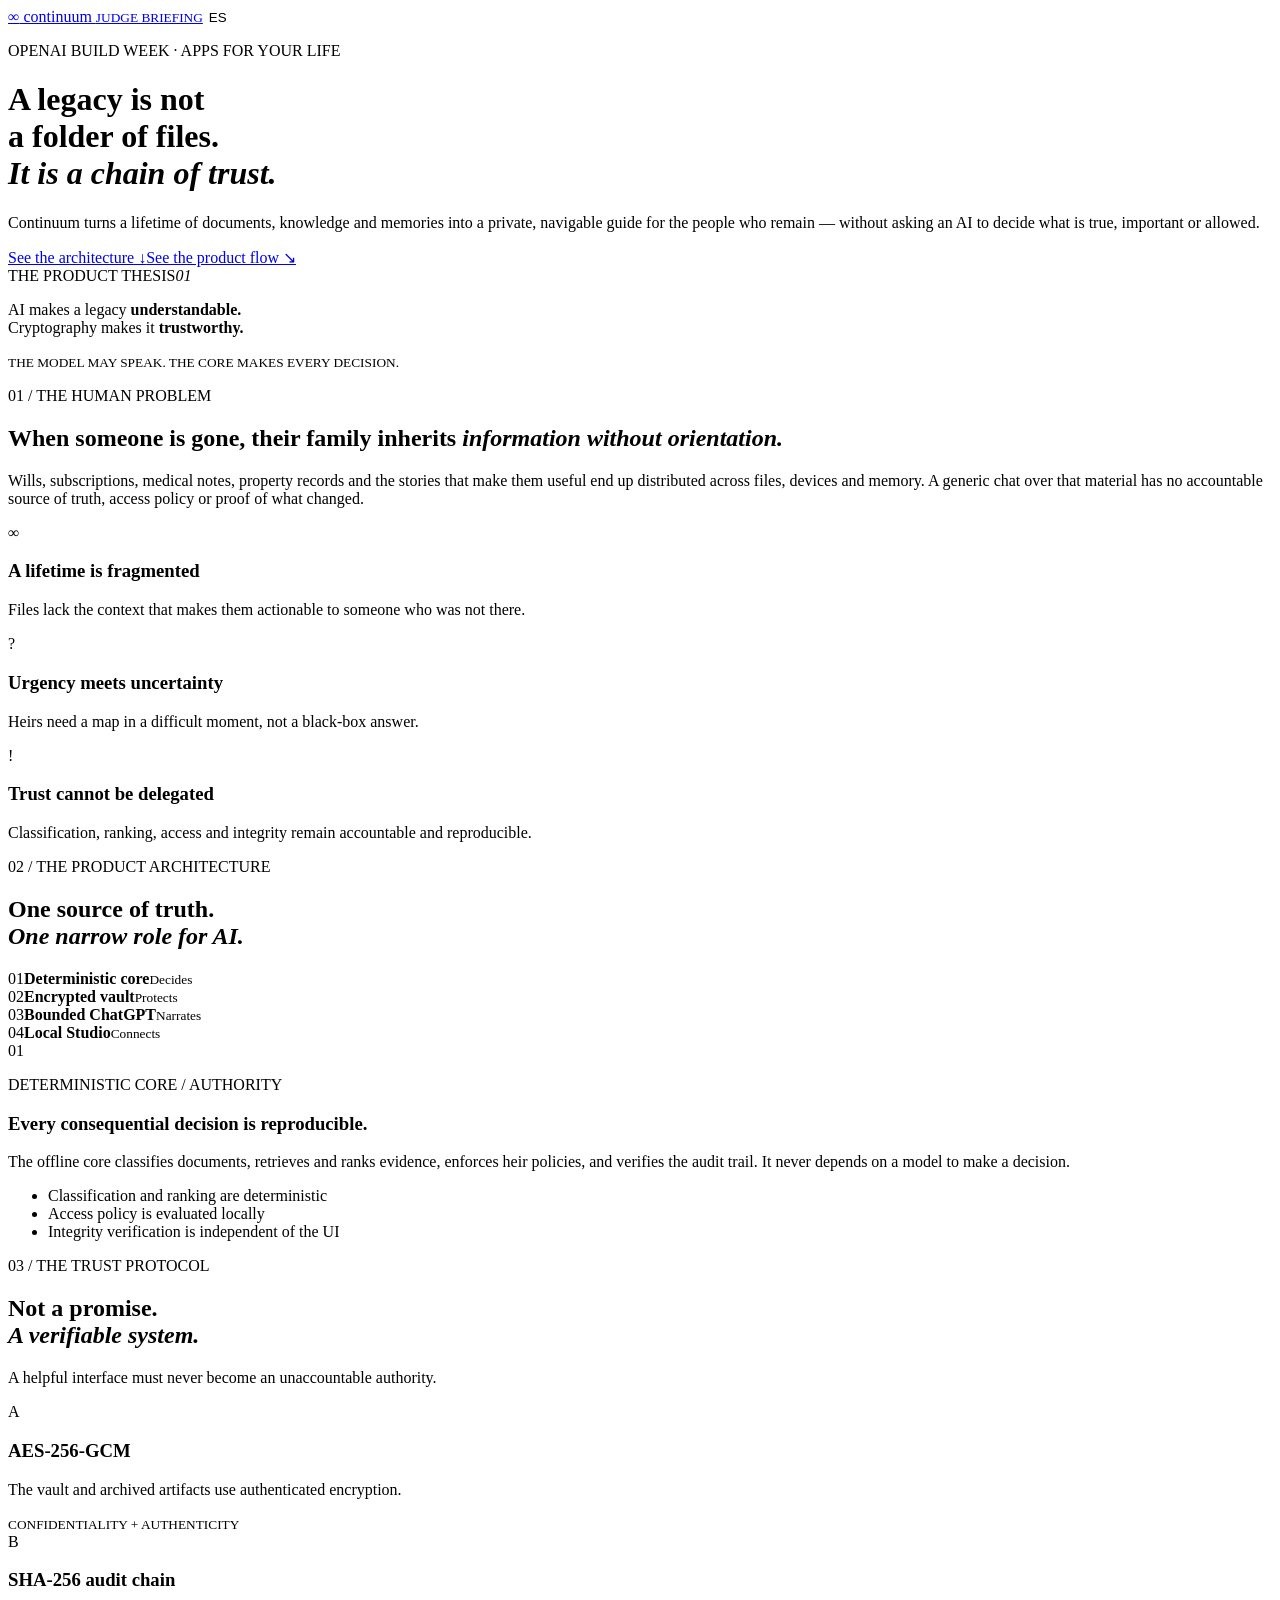
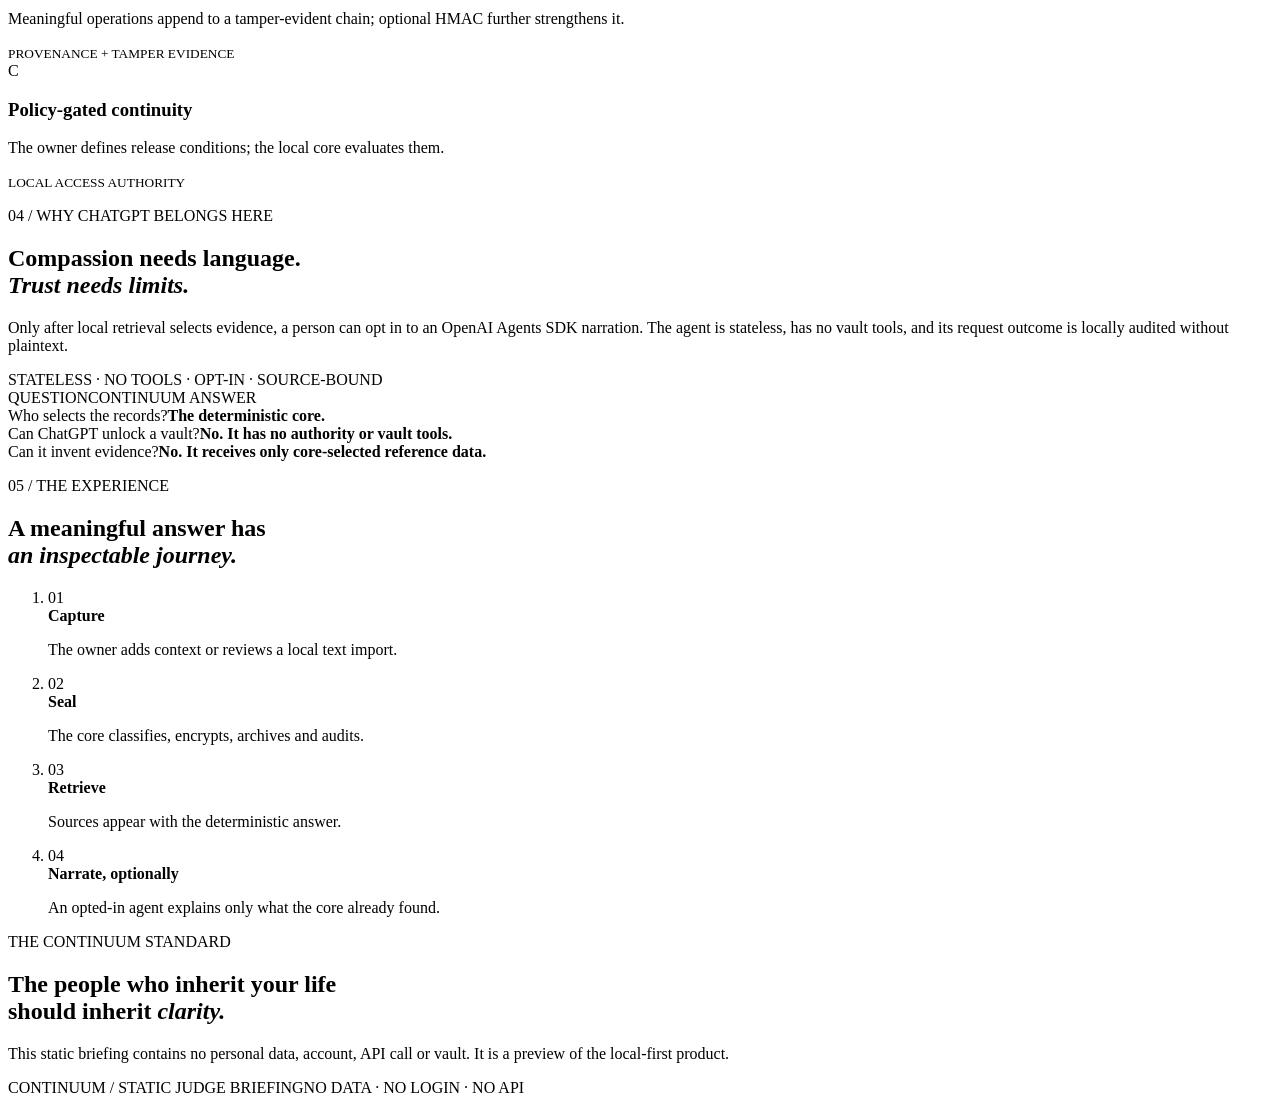
==== continuum_web/static/briefing.html @ 69838ba3 "feat: add bilingual static product previews" ====
<!doctype html>
<html lang="en">
  <head>
    <meta charset="utf-8" />
    <meta name="viewport" content="width=device-width, initial-scale=1" />
    <title>Continuum — Judge Briefing</title>
    <meta name="description" content="A static bilingual judge briefing for Continuum." />
    <link rel="stylesheet" href="/judges.css" />
    <style>button.product-link{border:0;background:transparent;cursor:pointer}</style>
  </head>
  <body>
    <main class="briefing-shell">
      <nav><a class="brand" href="#top"><span>∞</span> continuum <small data-en="JUDGE BRIEFING" data-es="BRIEFING PARA JUECES">JUDGE BRIEFING</small></a><button class="product-link" id="languageToggle" type="button" aria-label="Change language">ES</button></nav>
      <header class="hero" id="top"><p class="kicker">OPENAI BUILD WEEK · APPS FOR YOUR LIFE</p><div class="hero-grid"><div><h1><span data-en="A legacy is not" data-es="Un legado no es">A legacy is not</span><br /><span data-en="a folder of files." data-es="una carpeta de archivos.">a folder of files.</span><br /><em data-en="It is a chain of trust." data-es="Es una cadena de confianza.">It is a chain of trust.</em></h1><p class="lede" data-en="Continuum turns a lifetime of documents, knowledge and memories into a private, navigable guide for the people who remain — without asking an AI to decide what is true, important or allowed." data-es="Continuum transforma documentos, conocimiento y recuerdos de una vida en una guía privada y navegable para las personas que quedan, sin pedirle a una IA que decida qué es verdadero, importante o permitido.">Continuum turns a lifetime of documents, knowledge and memories into a private, navigable guide for the people who remain — without asking an AI to decide what is true, important or allowed.</p><div class="actions"><a class="button button-dark" href="#architecture" data-en="See the architecture ↓" data-es="Ver la arquitectura ↓">See the architecture ↓</a><a class="button button-ghost" href="#experience" data-en="See the product flow ↘" data-es="Ver el flujo del producto ↘">See the product flow ↘</a></div></div><aside class="thesis-card"><div class="card-top"><span data-en="THE PRODUCT THESIS" data-es="LA TESIS DEL PRODUCTO">THE PRODUCT THESIS</span><i>01</i></div><p><span data-en="AI makes a legacy " data-es="La IA vuelve un legado ">AI makes a legacy </span><strong data-en="understandable." data-es="comprensible.">understandable.</strong><br /><span data-en="Cryptography makes it " data-es="La criptografía lo vuelve ">Cryptography makes it </span><strong data-en="trustworthy." data-es="confiable.">trustworthy.</strong></p><div class="thesis-rule"></div><small data-en="THE MODEL MAY SPEAK. THE CORE MAKES EVERY DECISION." data-es="EL MODELO PUEDE HABLAR. EL NÚCLEO TOMA CADA DECISIÓN.">THE MODEL MAY SPEAK. THE CORE MAKES EVERY DECISION.</small></aside></div></header>
      <section class="problem"><p class="section-label" data-en="01 / THE HUMAN PROBLEM" data-es="01 / EL PROBLEMA HUMANO">01 / THE HUMAN PROBLEM</p><div class="statement"><h2><span data-en="When someone is gone, their family inherits " data-es="Cuando alguien ya no está, su familia hereda ">When someone is gone, their family inherits </span><em data-en="information without orientation." data-es="información sin orientación.">information without orientation.</em></h2><p data-en="Wills, subscriptions, medical notes, property records and the stories that make them useful end up distributed across files, devices and memory. A generic chat over that material has no accountable source of truth, access policy or proof of what changed." data-es="Testamentos, suscripciones, notas médicas, escrituras y las historias que los vuelven útiles terminan distribuidos entre archivos, dispositivos y memoria. Un chat genérico sobre ese material no tiene fuente de verdad responsable, política de acceso ni prueba de qué cambió.">Wills, subscriptions, medical notes, property records and the stories that make them useful end up distributed across files, devices and memory. A generic chat over that material has no accountable source of truth, access policy or proof of what changed.</p></div><div class="problem-grid"><article><span>∞</span><h3 data-en="A lifetime is fragmented" data-es="Una vida está fragmentada">A lifetime is fragmented</h3><p data-en="Files lack the context that makes them actionable to someone who was not there." data-es="Los archivos no incluyen el contexto que los vuelve accionables para alguien que no estuvo ahí.">Files lack the context that makes them actionable to someone who was not there.</p></article><article><span>?</span><h3 data-en="Urgency meets uncertainty" data-es="La urgencia encuentra incertidumbre">Urgency meets uncertainty</h3><p data-en="Heirs need a map in a difficult moment, not a black-box answer." data-es="Los herederos necesitan un mapa en un momento difícil, no una respuesta de caja negra.">Heirs need a map in a difficult moment, not a black-box answer.</p></article><article><span>!</span><h3 data-en="Trust cannot be delegated" data-es="La confianza no se delega">Trust cannot be delegated</h3><p data-en="Classification, ranking, access and integrity remain accountable and reproducible." data-es="Clasificación, ranking, acceso e integridad siguen siendo responsables y reproducibles.">Classification, ranking, access and integrity remain accountable and reproducible.</p></article></div></section>
      <section class="architecture" id="architecture"><div class="architecture-heading"><p class="section-label" data-en="02 / THE PRODUCT ARCHITECTURE" data-es="02 / LA ARQUITECTURA DEL PRODUCTO">02 / THE PRODUCT ARCHITECTURE</p><h2><span data-en="One source of truth." data-es="Una fuente de verdad.">One source of truth.</span><br /><em data-en="One narrow role for AI." data-es="Un rol acotado para la IA.">One narrow role for AI.</em></h2></div><div class="architecture-layout"><div class="layer-stack"><div class="layer active"><span>01</span><strong data-en="Deterministic core" data-es="Núcleo determinista">Deterministic core</strong><small data-en="Decides" data-es="Decide">Decides</small></div><div class="layer"><span>02</span><strong data-en="Encrypted vault" data-es="Vault cifrado">Encrypted vault</strong><small data-en="Protects" data-es="Protege">Protects</small></div><div class="layer"><span>03</span><strong data-en="Bounded ChatGPT" data-es="ChatGPT acotado">Bounded ChatGPT</strong><small data-en="Narrates" data-es="Narra">Narrates</small></div><div class="layer"><span>04</span><strong data-en="Local Studio" data-es="Studio local">Local Studio</strong><small data-en="Connects" data-es="Conecta">Connects</small></div></div><article class="layer-detail"><span class="detail-index">01</span><p class="detail-overline" data-en="DETERMINISTIC CORE / AUTHORITY" data-es="NÚCLEO DETERMINISTA / AUTORIDAD">DETERMINISTIC CORE / AUTHORITY</p><h3 data-en="Every consequential decision is reproducible." data-es="Toda decisión consecuente es reproducible.">Every consequential decision is reproducible.</h3><p data-en="The offline core classifies documents, retrieves and ranks evidence, enforces heir policies, and verifies the audit trail. It never depends on a model to make a decision." data-es="El núcleo offline clasifica documentos, recupera y rankea evidencia, aplica políticas de herederos y verifica la auditoría. Nunca depende de un modelo para decidir.">The offline core classifies documents, retrieves and ranks evidence, enforces heir policies, and verifies the audit trail. It never depends on a model to make a decision.</p><ul><li data-en="Classification and ranking are deterministic" data-es="Clasificación y ranking deterministas">Classification and ranking are deterministic</li><li data-en="Access policy is evaluated locally" data-es="La política de acceso se evalúa localmente">Access policy is evaluated locally</li><li data-en="Integrity verification is independent of the UI" data-es="La verificación es independiente de la UI">Integrity verification is independent of the UI</li></ul></article></div></section>
      <section class="protocol"><p class="section-label" data-en="03 / THE TRUST PROTOCOL" data-es="03 / EL PROTOCOLO DE CONFIANZA">03 / THE TRUST PROTOCOL</p><div class="protocol-header"><h2><span data-en="Not a promise." data-es="No es una promesa.">Not a promise.</span><br /><em data-en="A verifiable system." data-es="Es un sistema verificable.">A verifiable system.</em></h2><p data-en="A helpful interface must never become an unaccountable authority." data-es="Una interfaz útil nunca debe convertirse en una autoridad sin rendición de cuentas.">A helpful interface must never become an unaccountable authority.</p></div><div class="protocol-grid"><article><span class="protocol-no">A</span><h3>AES-256-GCM</h3><p data-en="The vault and archived artifacts use authenticated encryption." data-es="El vault y los artefactos archivados usan cifrado autenticado.">The vault and archived artifacts use authenticated encryption.</p><small data-en="CONFIDENTIALITY + AUTHENTICITY" data-es="CONFIDENCIALIDAD + AUTENTICIDAD">CONFIDENTIALITY + AUTHENTICITY</small></article><article><span class="protocol-no">B</span><h3 data-en="SHA-256 audit chain" data-es="Cadena de auditoría SHA-256">SHA-256 audit chain</h3><p data-en="Meaningful operations append to a tamper-evident chain; optional HMAC further strengthens it." data-es="Las operaciones relevantes se agregan a una cadena detectable ante alteraciones; HMAC opcional la fortalece aún más.">Meaningful operations append to a tamper-evident chain; optional HMAC further strengthens it.</p><small data-en="PROVENANCE + TAMPER EVIDENCE" data-es="PROCEDENCIA + EVIDENCIA DE ALTERACIÓN">PROVENANCE + TAMPER EVIDENCE</small></article><article><span class="protocol-no">C</span><h3 data-en="Policy-gated continuity" data-es="Continuidad gobernada por políticas">Policy-gated continuity</h3><p data-en="The owner defines release conditions; the local core evaluates them." data-es="La dueña define condiciones de liberación; el núcleo local las evalúa.">The owner defines release conditions; the local core evaluates them.</p><small data-en="LOCAL ACCESS AUTHORITY" data-es="AUTORIDAD DE ACCESO LOCAL">LOCAL ACCESS AUTHORITY</small></article></div></section>
      <section class="ai-boundary"><div class="boundary-copy"><p class="section-label" data-en="04 / WHY CHATGPT BELONGS HERE" data-es="04 / POR QUÉ CHATGPT PERTENECE AQUÍ">04 / WHY CHATGPT BELONGS HERE</p><h2><span data-en="Compassion needs language." data-es="La compasión necesita lenguaje.">Compassion needs language.</span><br /><em data-en="Trust needs limits." data-es="La confianza necesita límites.">Trust needs limits.</em></h2><p data-en="Only after local retrieval selects evidence, a person can opt in to an OpenAI Agents SDK narration. The agent is stateless, has no vault tools, and its request outcome is locally audited without plaintext." data-es="Sólo después de que el retrieval local selecciona evidencia, una persona puede dar opt-in para una narración con OpenAI Agents SDK. El agente es stateless, no tiene herramientas de vault y el resultado de su request se audita localmente sin texto plano.">Only after local retrieval selects evidence, a person can opt in to an OpenAI Agents SDK narration. The agent is stateless, has no vault tools, and its request outcome is locally audited without plaintext.</p><div class="boundary-note" data-en="STATELESS · NO TOOLS · OPT-IN · SOURCE-BOUND" data-es="STATELESS · SIN HERRAMIENTAS · OPT-IN · LIGADO A FUENTES">STATELESS · NO TOOLS · OPT-IN · SOURCE-BOUND</div></div><div class="boundary-table"><div class="table-row table-head"><span data-en="QUESTION" data-es="PREGUNTA">QUESTION</span><span data-en="CONTINUUM ANSWER" data-es="RESPUESTA DE CONTINUUM">CONTINUUM ANSWER</span></div><div class="table-row"><span data-en="Who selects the records?" data-es="¿Quién selecciona los registros?">Who selects the records?</span><strong data-en="The deterministic core." data-es="El núcleo determinista.">The deterministic core.</strong></div><div class="table-row"><span data-en="Can ChatGPT unlock a vault?" data-es="¿ChatGPT puede desbloquear un vault?">Can ChatGPT unlock a vault?</span><strong data-en="No. It has no authority or vault tools." data-es="No. No tiene autoridad ni herramientas de vault.">No. It has no authority or vault tools.</strong></div><div class="table-row"><span data-en="Can it invent evidence?" data-es="¿Puede inventar evidencia?">Can it invent evidence?</span><strong data-en="No. It receives only core-selected reference data." data-es="No. Sólo recibe datos de referencia seleccionados por el núcleo.">No. It receives only core-selected reference data.</strong></div></div></section>
      <section class="flow" id="experience"><p class="section-label" data-en="05 / THE EXPERIENCE" data-es="05 / LA EXPERIENCIA">05 / THE EXPERIENCE</p><h2><span data-en="A meaningful answer has" data-es="Una respuesta significativa tiene">A meaningful answer has</span><br /><em data-en="an inspectable journey." data-es="un recorrido inspeccionable.">an inspectable journey.</em></h2><ol><li><span>01</span><div><strong data-en="Capture" data-es="Capturar">Capture</strong><p data-en="The owner adds context or reviews a local text import." data-es="La dueña agrega contexto o revisa una importación de texto local.">The owner adds context or reviews a local text import.</p></div></li><li><span>02</span><div><strong data-en="Seal" data-es="Sellar">Seal</strong><p data-en="The core classifies, encrypts, archives and audits." data-es="El núcleo clasifica, cifra, archiva y audita.">The core classifies, encrypts, archives and audits.</p></div></li><li><span>03</span><div><strong data-en="Retrieve" data-es="Recuperar">Retrieve</strong><p data-en="Sources appear with the deterministic answer." data-es="Las fuentes aparecen con la respuesta determinista.">Sources appear with the deterministic answer.</p></div></li><li><span>04</span><div><strong data-en="Narrate, optionally" data-es="Narrar, opcionalmente">Narrate, optionally</strong><p data-en="An opted-in agent explains only what the core already found." data-es="Un agente con opt-in explica sólo lo que el núcleo ya encontró.">An opted-in agent explains only what the core already found.</p></div></li></ol></section>
      <section class="closing"><p class="kicker" data-en="THE CONTINUUM STANDARD" data-es="EL ESTÁNDAR CONTINUUM">THE CONTINUUM STANDARD</p><h2><span data-en="The people who inherit your life" data-es="Quienes heredan tu vida">The people who inherit your life</span><br /><span data-en="should inherit " data-es="deberían heredar ">should inherit </span><em data-en="clarity." data-es="claridad.">clarity.</em></h2><p data-en="This static briefing contains no personal data, account, API call or vault. It is a preview of the local-first product." data-es="Este briefing estático no contiene datos personales, cuenta, llamada API ni vault. Es un preview del producto local-first.">This static briefing contains no personal data, account, API call or vault. It is a preview of the local-first product.</p></section>
      <footer><span data-en="CONTINUUM / STATIC JUDGE BRIEFING" data-es="CONTINUUM / BRIEFING ESTÁTICO PARA JUECES">CONTINUUM / STATIC JUDGE BRIEFING</span><span data-en="NO DATA · NO LOGIN · NO API" data-es="SIN DATOS · SIN LOGIN · SIN API">NO DATA · NO LOGIN · NO API</span></footer>
    </main>
    <script src="/briefing.js"></script>
  </body>
</html>
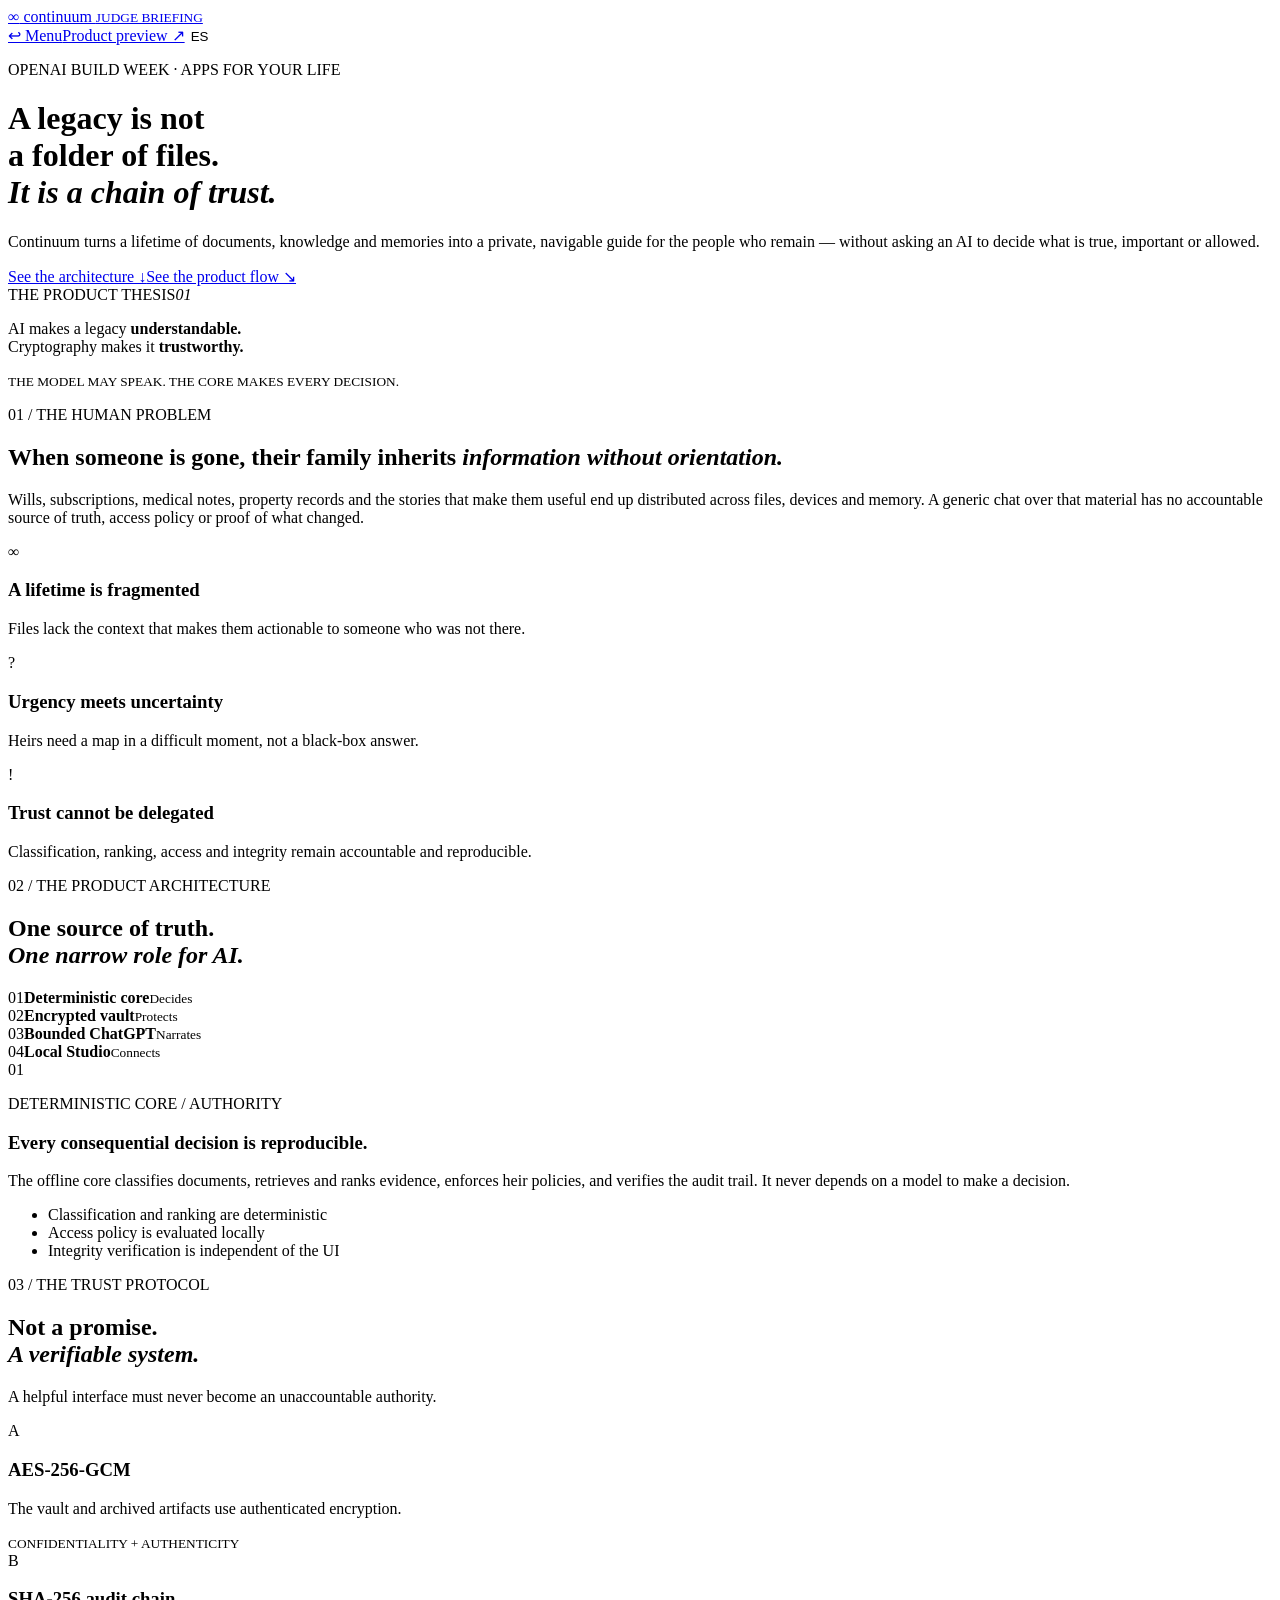
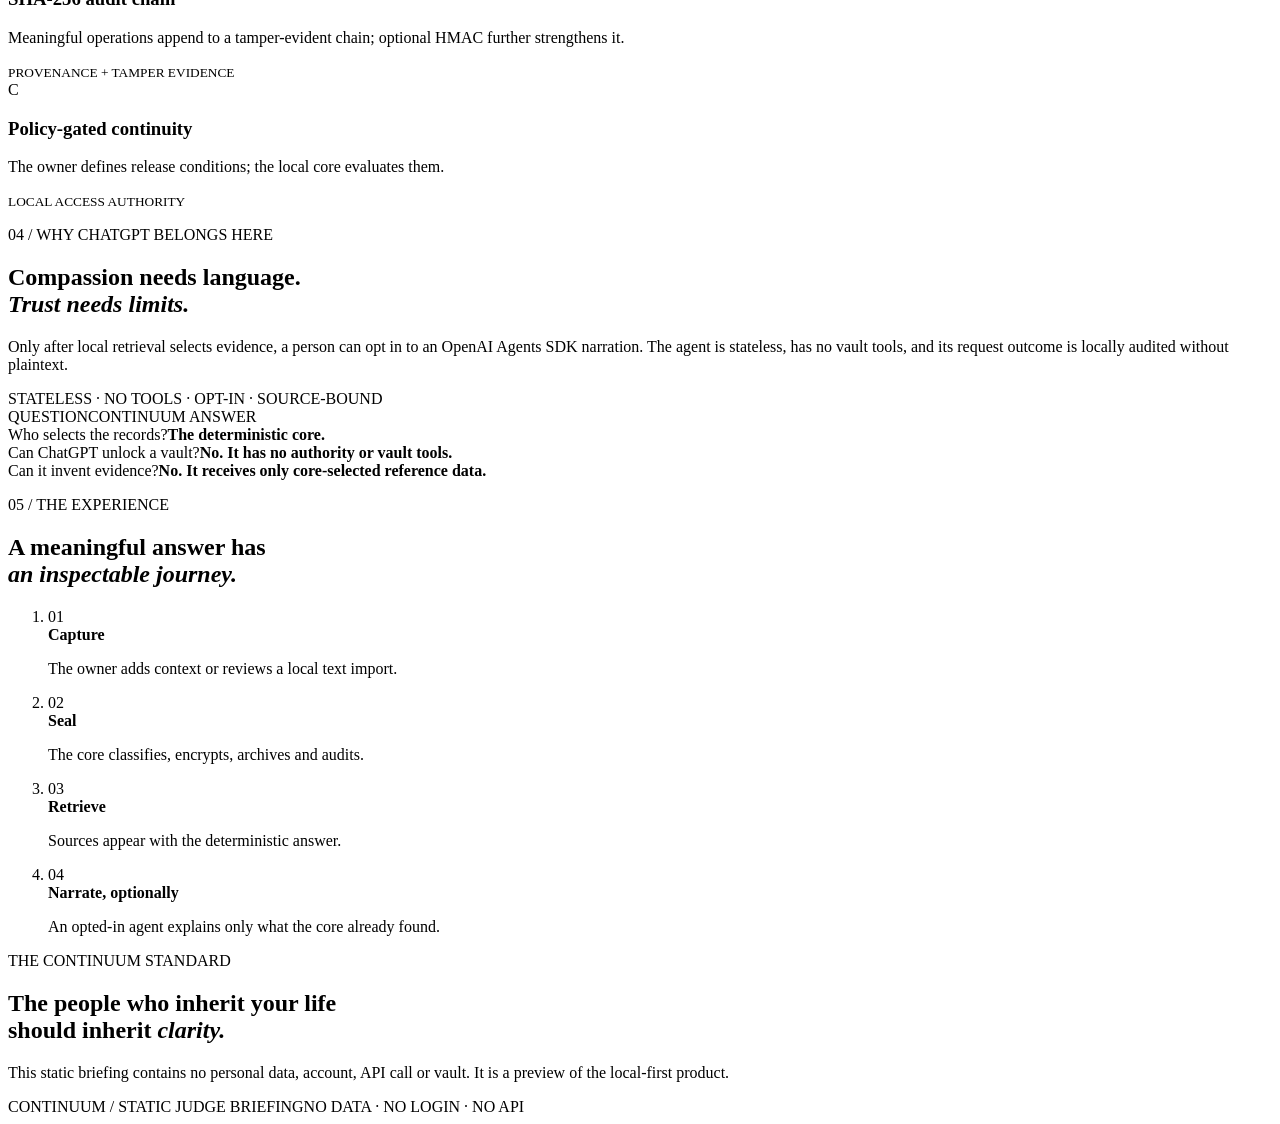
==== commit 9702af53: "Add cross-links and a way back to the menu from the static preview pages briefing.html and preview.h" ====
--- a/continuum_web/static/briefing.html
+++ b/continuum_web/static/briefing.html
@@ -10,7 +10,7 @@
   </head>
   <body>
     <main class="briefing-shell">
-      <nav><a class="brand" href="#top"><span>∞</span> continuum <small data-en="JUDGE BRIEFING" data-es="BRIEFING PARA JUECES">JUDGE BRIEFING</small></a><button class="product-link" id="languageToggle" type="button" aria-label="Change language">ES</button></nav>
+      <nav><a class="brand" href="#top"><span>∞</span> continuum <small data-en="JUDGE BRIEFING" data-es="BRIEFING PARA JUECES">JUDGE BRIEFING</small></a><div class="nav-links"><a class="product-link" href="/" data-en="↩ Menu" data-es="↩ Menú">↩ Menu</a><a class="product-link" href="/preview.html" data-en="Product preview ↗" data-es="Preview del producto ↗">Product preview ↗</a><button class="product-link" id="languageToggle" type="button" aria-label="Change language">ES</button></div></nav>
       <header class="hero" id="top"><p class="kicker">OPENAI BUILD WEEK · APPS FOR YOUR LIFE</p><div class="hero-grid"><div><h1><span data-en="A legacy is not" data-es="Un legado no es">A legacy is not</span><br /><span data-en="a folder of files." data-es="una carpeta de archivos.">a folder of files.</span><br /><em data-en="It is a chain of trust." data-es="Es una cadena de confianza.">It is a chain of trust.</em></h1><p class="lede" data-en="Continuum turns a lifetime of documents, knowledge and memories into a private, navigable guide for the people who remain — without asking an AI to decide what is true, important or allowed." data-es="Continuum transforma documentos, conocimiento y recuerdos de una vida en una guía privada y navegable para las personas que quedan, sin pedirle a una IA que decida qué es verdadero, importante o permitido.">Continuum turns a lifetime of documents, knowledge and memories into a private, navigable guide for the people who remain — without asking an AI to decide what is true, important or allowed.</p><div class="actions"><a class="button button-dark" href="#architecture" data-en="See the architecture ↓" data-es="Ver la arquitectura ↓">See the architecture ↓</a><a class="button button-ghost" href="#experience" data-en="See the product flow ↘" data-es="Ver el flujo del producto ↘">See the product flow ↘</a></div></div><aside class="thesis-card"><div class="card-top"><span data-en="THE PRODUCT THESIS" data-es="LA TESIS DEL PRODUCTO">THE PRODUCT THESIS</span><i>01</i></div><p><span data-en="AI makes a legacy " data-es="La IA vuelve un legado ">AI makes a legacy </span><strong data-en="understandable." data-es="comprensible.">understandable.</strong><br /><span data-en="Cryptography makes it " data-es="La criptografía lo vuelve ">Cryptography makes it </span><strong data-en="trustworthy." data-es="confiable.">trustworthy.</strong></p><div class="thesis-rule"></div><small data-en="THE MODEL MAY SPEAK. THE CORE MAKES EVERY DECISION." data-es="EL MODELO PUEDE HABLAR. EL NÚCLEO TOMA CADA DECISIÓN.">THE MODEL MAY SPEAK. THE CORE MAKES EVERY DECISION.</small></aside></div></header>
       <section class="problem"><p class="section-label" data-en="01 / THE HUMAN PROBLEM" data-es="01 / EL PROBLEMA HUMANO">01 / THE HUMAN PROBLEM</p><div class="statement"><h2><span data-en="When someone is gone, their family inherits " data-es="Cuando alguien ya no está, su familia hereda ">When someone is gone, their family inherits </span><em data-en="information without orientation." data-es="información sin orientación.">information without orientation.</em></h2><p data-en="Wills, subscriptions, medical notes, property records and the stories that make them useful end up distributed across files, devices and memory. A generic chat over that material has no accountable source of truth, access policy or proof of what changed." data-es="Testamentos, suscripciones, notas médicas, escrituras y las historias que los vuelven útiles terminan distribuidos entre archivos, dispositivos y memoria. Un chat genérico sobre ese material no tiene fuente de verdad responsable, política de acceso ni prueba de qué cambió.">Wills, subscriptions, medical notes, property records and the stories that make them useful end up distributed across files, devices and memory. A generic chat over that material has no accountable source of truth, access policy or proof of what changed.</p></div><div class="problem-grid"><article><span>∞</span><h3 data-en="A lifetime is fragmented" data-es="Una vida está fragmentada">A lifetime is fragmented</h3><p data-en="Files lack the context that makes them actionable to someone who was not there." data-es="Los archivos no incluyen el contexto que los vuelve accionables para alguien que no estuvo ahí.">Files lack the context that makes them actionable to someone who was not there.</p></article><article><span>?</span><h3 data-en="Urgency meets uncertainty" data-es="La urgencia encuentra incertidumbre">Urgency meets uncertainty</h3><p data-en="Heirs need a map in a difficult moment, not a black-box answer." data-es="Los herederos necesitan un mapa en un momento difícil, no una respuesta de caja negra.">Heirs need a map in a difficult moment, not a black-box answer.</p></article><article><span>!</span><h3 data-en="Trust cannot be delegated" data-es="La confianza no se delega">Trust cannot be delegated</h3><p data-en="Classification, ranking, access and integrity remain accountable and reproducible." data-es="Clasificación, ranking, acceso e integridad siguen siendo responsables y reproducibles.">Classification, ranking, access and integrity remain accountable and reproducible.</p></article></div></section>
       <section class="architecture" id="architecture"><div class="architecture-heading"><p class="section-label" data-en="02 / THE PRODUCT ARCHITECTURE" data-es="02 / LA ARQUITECTURA DEL PRODUCTO">02 / THE PRODUCT ARCHITECTURE</p><h2><span data-en="One source of truth." data-es="Una fuente de verdad.">One source of truth.</span><br /><em data-en="One narrow role for AI." data-es="Un rol acotado para la IA.">One narrow role for AI.</em></h2></div><div class="architecture-layout"><div class="layer-stack"><div class="layer active"><span>01</span><strong data-en="Deterministic core" data-es="Núcleo determinista">Deterministic core</strong><small data-en="Decides" data-es="Decide">Decides</small></div><div class="layer"><span>02</span><strong data-en="Encrypted vault" data-es="Vault cifrado">Encrypted vault</strong><small data-en="Protects" data-es="Protege">Protects</small></div><div class="layer"><span>03</span><strong data-en="Bounded ChatGPT" data-es="ChatGPT acotado">Bounded ChatGPT</strong><small data-en="Narrates" data-es="Narra">Narrates</small></div><div class="layer"><span>04</span><strong data-en="Local Studio" data-es="Studio local">Local Studio</strong><small data-en="Connects" data-es="Conecta">Connects</small></div></div><article class="layer-detail"><span class="detail-index">01</span><p class="detail-overline" data-en="DETERMINISTIC CORE / AUTHORITY" data-es="NÚCLEO DETERMINISTA / AUTORIDAD">DETERMINISTIC CORE / AUTHORITY</p><h3 data-en="Every consequential decision is reproducible." data-es="Toda decisión consecuente es reproducible.">Every consequential decision is reproducible.</h3><p data-en="The offline core classifies documents, retrieves and ranks evidence, enforces heir policies, and verifies the audit trail. It never depends on a model to make a decision." data-es="El núcleo offline clasifica documentos, recupera y rankea evidencia, aplica políticas de herederos y verifica la auditoría. Nunca depende de un modelo para decidir.">The offline core classifies documents, retrieves and ranks evidence, enforces heir policies, and verifies the audit trail. It never depends on a model to make a decision.</p><ul><li data-en="Classification and ranking are deterministic" data-es="Clasificación y ranking deterministas">Classification and ranking are deterministic</li><li data-en="Access policy is evaluated locally" data-es="La política de acceso se evalúa localmente">Access policy is evaluated locally</li><li data-en="Integrity verification is independent of the UI" data-es="La verificación es independiente de la UI">Integrity verification is independent of the UI</li></ul></article></div></section>
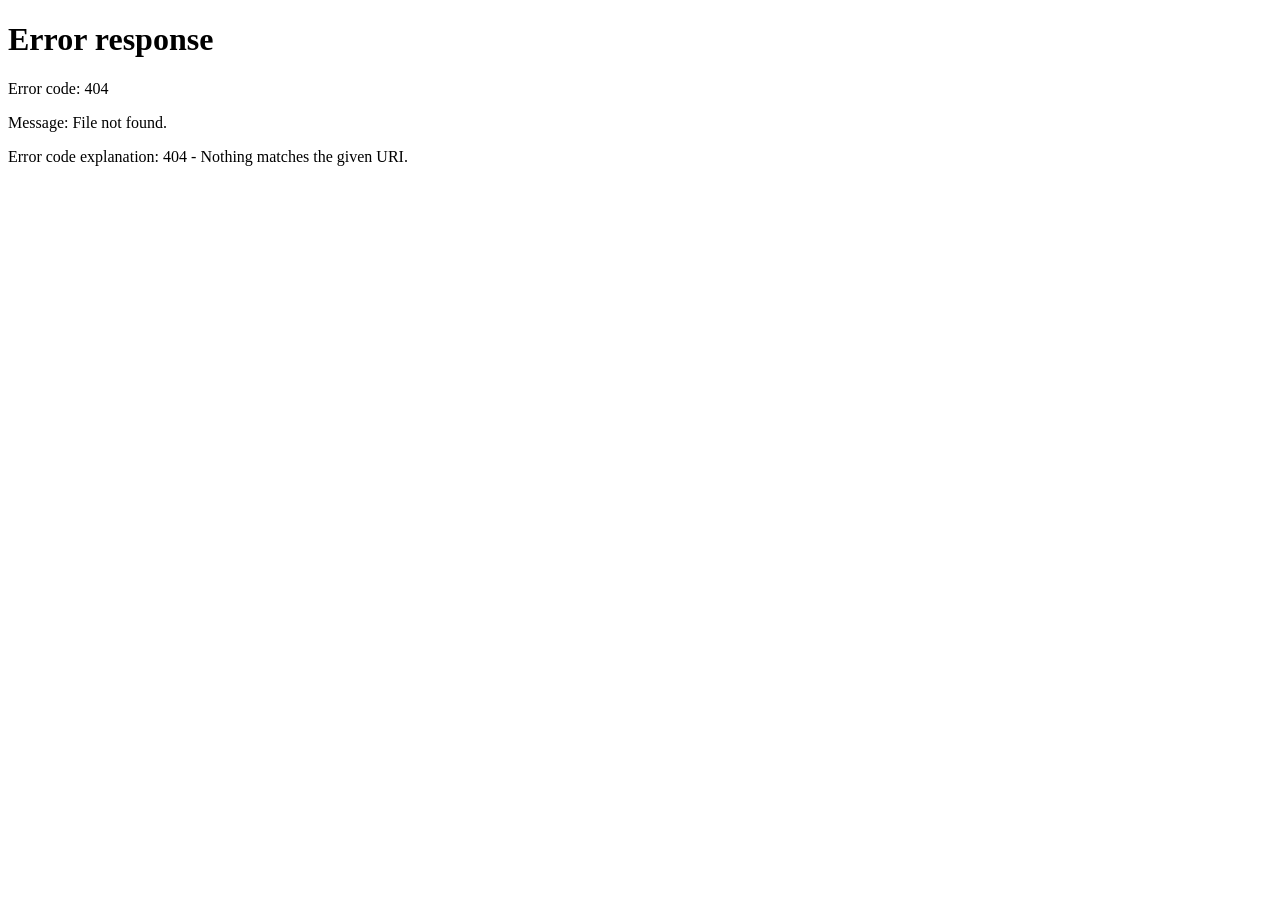
==== commit 94c362bd: "chore: remove hackathon packaging" ====
--- a/continuum_web/static/briefing.html
+++ b/continuum_web/static/briefing.html
@@ -2,24 +2,10 @@
 <html lang="en">
   <head>
     <meta charset="utf-8" />
-    <meta name="viewport" content="width=device-width, initial-scale=1" />
-    <title>Continuum — Judge Briefing</title>
-    <meta name="description" content="A static bilingual judge briefing for Continuum." />
-    <link rel="stylesheet" href="/judges.css" />
-    <style>button.product-link{border:0;background:transparent;cursor:pointer}</style>
+    <meta http-equiv="refresh" content="0; url=/preview.html" />
+    <title>Continuum — Product Preview</title>
   </head>
   <body>
-    <main class="briefing-shell">
-      <nav><a class="brand" href="#top"><span>∞</span> continuum <small data-en="JUDGE BRIEFING" data-es="BRIEFING PARA JUECES">JUDGE BRIEFING</small></a><div class="nav-links"><a class="product-link" href="/" data-en="↩ Menu" data-es="↩ Menú">↩ Menu</a><a class="product-link" href="/preview.html" data-en="Product preview ↗" data-es="Preview del producto ↗">Product preview ↗</a><button class="product-link" id="languageToggle" type="button" aria-label="Change language">ES</button></div></nav>
-      <header class="hero" id="top"><p class="kicker">OPENAI BUILD WEEK · APPS FOR YOUR LIFE</p><div class="hero-grid"><div><h1><span data-en="A legacy is not" data-es="Un legado no es">A legacy is not</span><br /><span data-en="a folder of files." data-es="una carpeta de archivos.">a folder of files.</span><br /><em data-en="It is a chain of trust." data-es="Es una cadena de confianza.">It is a chain of trust.</em></h1><p class="lede" data-en="Continuum turns a lifetime of documents, knowledge and memories into a private, navigable guide for the people who remain — without asking an AI to decide what is true, important or allowed." data-es="Continuum transforma documentos, conocimiento y recuerdos de una vida en una guía privada y navegable para las personas que quedan, sin pedirle a una IA que decida qué es verdadero, importante o permitido.">Continuum turns a lifetime of documents, knowledge and memories into a private, navigable guide for the people who remain — without asking an AI to decide what is true, important or allowed.</p><div class="actions"><a class="button button-dark" href="#architecture" data-en="See the architecture ↓" data-es="Ver la arquitectura ↓">See the architecture ↓</a><a class="button button-ghost" href="#experience" data-en="See the product flow ↘" data-es="Ver el flujo del producto ↘">See the product flow ↘</a></div></div><aside class="thesis-card"><div class="card-top"><span data-en="THE PRODUCT THESIS" data-es="LA TESIS DEL PRODUCTO">THE PRODUCT THESIS</span><i>01</i></div><p><span data-en="AI makes a legacy " data-es="La IA vuelve un legado ">AI makes a legacy </span><strong data-en="understandable." data-es="comprensible.">understandable.</strong><br /><span data-en="Cryptography makes it " data-es="La criptografía lo vuelve ">Cryptography makes it </span><strong data-en="trustworthy." data-es="confiable.">trustworthy.</strong></p><div class="thesis-rule"></div><small data-en="THE MODEL MAY SPEAK. THE CORE MAKES EVERY DECISION." data-es="EL MODELO PUEDE HABLAR. EL NÚCLEO TOMA CADA DECISIÓN.">THE MODEL MAY SPEAK. THE CORE MAKES EVERY DECISION.</small></aside></div></header>
-      <section class="problem"><p class="section-label" data-en="01 / THE HUMAN PROBLEM" data-es="01 / EL PROBLEMA HUMANO">01 / THE HUMAN PROBLEM</p><div class="statement"><h2><span data-en="When someone is gone, their family inherits " data-es="Cuando alguien ya no está, su familia hereda ">When someone is gone, their family inherits </span><em data-en="information without orientation." data-es="información sin orientación.">information without orientation.</em></h2><p data-en="Wills, subscriptions, medical notes, property records and the stories that make them useful end up distributed across files, devices and memory. A generic chat over that material has no accountable source of truth, access policy or proof of what changed." data-es="Testamentos, suscripciones, notas médicas, escrituras y las historias que los vuelven útiles terminan distribuidos entre archivos, dispositivos y memoria. Un chat genérico sobre ese material no tiene fuente de verdad responsable, política de acceso ni prueba de qué cambió.">Wills, subscriptions, medical notes, property records and the stories that make them useful end up distributed across files, devices and memory. A generic chat over that material has no accountable source of truth, access policy or proof of what changed.</p></div><div class="problem-grid"><article><span>∞</span><h3 data-en="A lifetime is fragmented" data-es="Una vida está fragmentada">A lifetime is fragmented</h3><p data-en="Files lack the context that makes them actionable to someone who was not there." data-es="Los archivos no incluyen el contexto que los vuelve accionables para alguien que no estuvo ahí.">Files lack the context that makes them actionable to someone who was not there.</p></article><article><span>?</span><h3 data-en="Urgency meets uncertainty" data-es="La urgencia encuentra incertidumbre">Urgency meets uncertainty</h3><p data-en="Heirs need a map in a difficult moment, not a black-box answer." data-es="Los herederos necesitan un mapa en un momento difícil, no una respuesta de caja negra.">Heirs need a map in a difficult moment, not a black-box answer.</p></article><article><span>!</span><h3 data-en="Trust cannot be delegated" data-es="La confianza no se delega">Trust cannot be delegated</h3><p data-en="Classification, ranking, access and integrity remain accountable and reproducible." data-es="Clasificación, ranking, acceso e integridad siguen siendo responsables y reproducibles.">Classification, ranking, access and integrity remain accountable and reproducible.</p></article></div></section>
-      <section class="architecture" id="architecture"><div class="architecture-heading"><p class="section-label" data-en="02 / THE PRODUCT ARCHITECTURE" data-es="02 / LA ARQUITECTURA DEL PRODUCTO">02 / THE PRODUCT ARCHITECTURE</p><h2><span data-en="One source of truth." data-es="Una fuente de verdad.">One source of truth.</span><br /><em data-en="One narrow role for AI." data-es="Un rol acotado para la IA.">One narrow role for AI.</em></h2></div><div class="architecture-layout"><div class="layer-stack"><div class="layer active"><span>01</span><strong data-en="Deterministic core" data-es="Núcleo determinista">Deterministic core</strong><small data-en="Decides" data-es="Decide">Decides</small></div><div class="layer"><span>02</span><strong data-en="Encrypted vault" data-es="Vault cifrado">Encrypted vault</strong><small data-en="Protects" data-es="Protege">Protects</small></div><div class="layer"><span>03</span><strong data-en="Bounded ChatGPT" data-es="ChatGPT acotado">Bounded ChatGPT</strong><small data-en="Narrates" data-es="Narra">Narrates</small></div><div class="layer"><span>04</span><strong data-en="Local Studio" data-es="Studio local">Local Studio</strong><small data-en="Connects" data-es="Conecta">Connects</small></div></div><article class="layer-detail"><span class="detail-index">01</span><p class="detail-overline" data-en="DETERMINISTIC CORE / AUTHORITY" data-es="NÚCLEO DETERMINISTA / AUTORIDAD">DETERMINISTIC CORE / AUTHORITY</p><h3 data-en="Every consequential decision is reproducible." data-es="Toda decisión consecuente es reproducible.">Every consequential decision is reproducible.</h3><p data-en="The offline core classifies documents, retrieves and ranks evidence, enforces heir policies, and verifies the audit trail. It never depends on a model to make a decision." data-es="El núcleo offline clasifica documentos, recupera y rankea evidencia, aplica políticas de herederos y verifica la auditoría. Nunca depende de un modelo para decidir.">The offline core classifies documents, retrieves and ranks evidence, enforces heir policies, and verifies the audit trail. It never depends on a model to make a decision.</p><ul><li data-en="Classification and ranking are deterministic" data-es="Clasificación y ranking deterministas">Classification and ranking are deterministic</li><li data-en="Access policy is evaluated locally" data-es="La política de acceso se evalúa localmente">Access policy is evaluated locally</li><li data-en="Integrity verification is independent of the UI" data-es="La verificación es independiente de la UI">Integrity verification is independent of the UI</li></ul></article></div></section>
-      <section class="protocol"><p class="section-label" data-en="03 / THE TRUST PROTOCOL" data-es="03 / EL PROTOCOLO DE CONFIANZA">03 / THE TRUST PROTOCOL</p><div class="protocol-header"><h2><span data-en="Not a promise." data-es="No es una promesa.">Not a promise.</span><br /><em data-en="A verifiable system." data-es="Es un sistema verificable.">A verifiable system.</em></h2><p data-en="A helpful interface must never become an unaccountable authority." data-es="Una interfaz útil nunca debe convertirse en una autoridad sin rendición de cuentas.">A helpful interface must never become an unaccountable authority.</p></div><div class="protocol-grid"><article><span class="protocol-no">A</span><h3>AES-256-GCM</h3><p data-en="The vault and archived artifacts use authenticated encryption." data-es="El vault y los artefactos archivados usan cifrado autenticado.">The vault and archived artifacts use authenticated encryption.</p><small data-en="CONFIDENTIALITY + AUTHENTICITY" data-es="CONFIDENCIALIDAD + AUTENTICIDAD">CONFIDENTIALITY + AUTHENTICITY</small></article><article><span class="protocol-no">B</span><h3 data-en="SHA-256 audit chain" data-es="Cadena de auditoría SHA-256">SHA-256 audit chain</h3><p data-en="Meaningful operations append to a tamper-evident chain; optional HMAC further strengthens it." data-es="Las operaciones relevantes se agregan a una cadena detectable ante alteraciones; HMAC opcional la fortalece aún más.">Meaningful operations append to a tamper-evident chain; optional HMAC further strengthens it.</p><small data-en="PROVENANCE + TAMPER EVIDENCE" data-es="PROCEDENCIA + EVIDENCIA DE ALTERACIÓN">PROVENANCE + TAMPER EVIDENCE</small></article><article><span class="protocol-no">C</span><h3 data-en="Policy-gated continuity" data-es="Continuidad gobernada por políticas">Policy-gated continuity</h3><p data-en="The owner defines release conditions; the local core evaluates them." data-es="La dueña define condiciones de liberación; el núcleo local las evalúa.">The owner defines release conditions; the local core evaluates them.</p><small data-en="LOCAL ACCESS AUTHORITY" data-es="AUTORIDAD DE ACCESO LOCAL">LOCAL ACCESS AUTHORITY</small></article></div></section>
-      <section class="ai-boundary"><div class="boundary-copy"><p class="section-label" data-en="04 / WHY CHATGPT BELONGS HERE" data-es="04 / POR QUÉ CHATGPT PERTENECE AQUÍ">04 / WHY CHATGPT BELONGS HERE</p><h2><span data-en="Compassion needs language." data-es="La compasión necesita lenguaje.">Compassion needs language.</span><br /><em data-en="Trust needs limits." data-es="La confianza necesita límites.">Trust needs limits.</em></h2><p data-en="Only after local retrieval selects evidence, a person can opt in to an OpenAI Agents SDK narration. The agent is stateless, has no vault tools, and its request outcome is locally audited without plaintext." data-es="Sólo después de que el retrieval local selecciona evidencia, una persona puede dar opt-in para una narración con OpenAI Agents SDK. El agente es stateless, no tiene herramientas de vault y el resultado de su request se audita localmente sin texto plano.">Only after local retrieval selects evidence, a person can opt in to an OpenAI Agents SDK narration. The agent is stateless, has no vault tools, and its request outcome is locally audited without plaintext.</p><div class="boundary-note" data-en="STATELESS · NO TOOLS · OPT-IN · SOURCE-BOUND" data-es="STATELESS · SIN HERRAMIENTAS · OPT-IN · LIGADO A FUENTES">STATELESS · NO TOOLS · OPT-IN · SOURCE-BOUND</div></div><div class="boundary-table"><div class="table-row table-head"><span data-en="QUESTION" data-es="PREGUNTA">QUESTION</span><span data-en="CONTINUUM ANSWER" data-es="RESPUESTA DE CONTINUUM">CONTINUUM ANSWER</span></div><div class="table-row"><span data-en="Who selects the records?" data-es="¿Quién selecciona los registros?">Who selects the records?</span><strong data-en="The deterministic core." data-es="El núcleo determinista.">The deterministic core.</strong></div><div class="table-row"><span data-en="Can ChatGPT unlock a vault?" data-es="¿ChatGPT puede desbloquear un vault?">Can ChatGPT unlock a vault?</span><strong data-en="No. It has no authority or vault tools." data-es="No. No tiene autoridad ni herramientas de vault.">No. It has no authority or vault tools.</strong></div><div class="table-row"><span data-en="Can it invent evidence?" data-es="¿Puede inventar evidencia?">Can it invent evidence?</span><strong data-en="No. It receives only core-selected reference data." data-es="No. Sólo recibe datos de referencia seleccionados por el núcleo.">No. It receives only core-selected reference data.</strong></div></div></section>
-      <section class="flow" id="experience"><p class="section-label" data-en="05 / THE EXPERIENCE" data-es="05 / LA EXPERIENCIA">05 / THE EXPERIENCE</p><h2><span data-en="A meaningful answer has" data-es="Una respuesta significativa tiene">A meaningful answer has</span><br /><em data-en="an inspectable journey." data-es="un recorrido inspeccionable.">an inspectable journey.</em></h2><ol><li><span>01</span><div><strong data-en="Capture" data-es="Capturar">Capture</strong><p data-en="The owner adds context or reviews a local text import." data-es="La dueña agrega contexto o revisa una importación de texto local.">The owner adds context or reviews a local text import.</p></div></li><li><span>02</span><div><strong data-en="Seal" data-es="Sellar">Seal</strong><p data-en="The core classifies, encrypts, archives and audits." data-es="El núcleo clasifica, cifra, archiva y audita.">The core classifies, encrypts, archives and audits.</p></div></li><li><span>03</span><div><strong data-en="Retrieve" data-es="Recuperar">Retrieve</strong><p data-en="Sources appear with the deterministic answer." data-es="Las fuentes aparecen con la respuesta determinista.">Sources appear with the deterministic answer.</p></div></li><li><span>04</span><div><strong data-en="Narrate, optionally" data-es="Narrar, opcionalmente">Narrate, optionally</strong><p data-en="An opted-in agent explains only what the core already found." data-es="Un agente con opt-in explica sólo lo que el núcleo ya encontró.">An opted-in agent explains only what the core already found.</p></div></li></ol></section>
-      <section class="closing"><p class="kicker" data-en="THE CONTINUUM STANDARD" data-es="EL ESTÁNDAR CONTINUUM">THE CONTINUUM STANDARD</p><h2><span data-en="The people who inherit your life" data-es="Quienes heredan tu vida">The people who inherit your life</span><br /><span data-en="should inherit " data-es="deberían heredar ">should inherit </span><em data-en="clarity." data-es="claridad.">clarity.</em></h2><p data-en="This static briefing contains no personal data, account, API call or vault. It is a preview of the local-first product." data-es="Este briefing estático no contiene datos personales, cuenta, llamada API ni vault. Es un preview del producto local-first.">This static briefing contains no personal data, account, API call or vault. It is a preview of the local-first product.</p></section>
-      <footer><span data-en="CONTINUUM / STATIC JUDGE BRIEFING" data-es="CONTINUUM / BRIEFING ESTÁTICO PARA JUECES">CONTINUUM / STATIC JUDGE BRIEFING</span><span data-en="NO DATA · NO LOGIN · NO API" data-es="SIN DATOS · SIN LOGIN · SIN API">NO DATA · NO LOGIN · NO API</span></footer>
-    </main>
-    <script src="/briefing.js"></script>
+    <p><a href="/preview.html">Open the Continuum product preview.</a></p>
   </body>
 </html>
